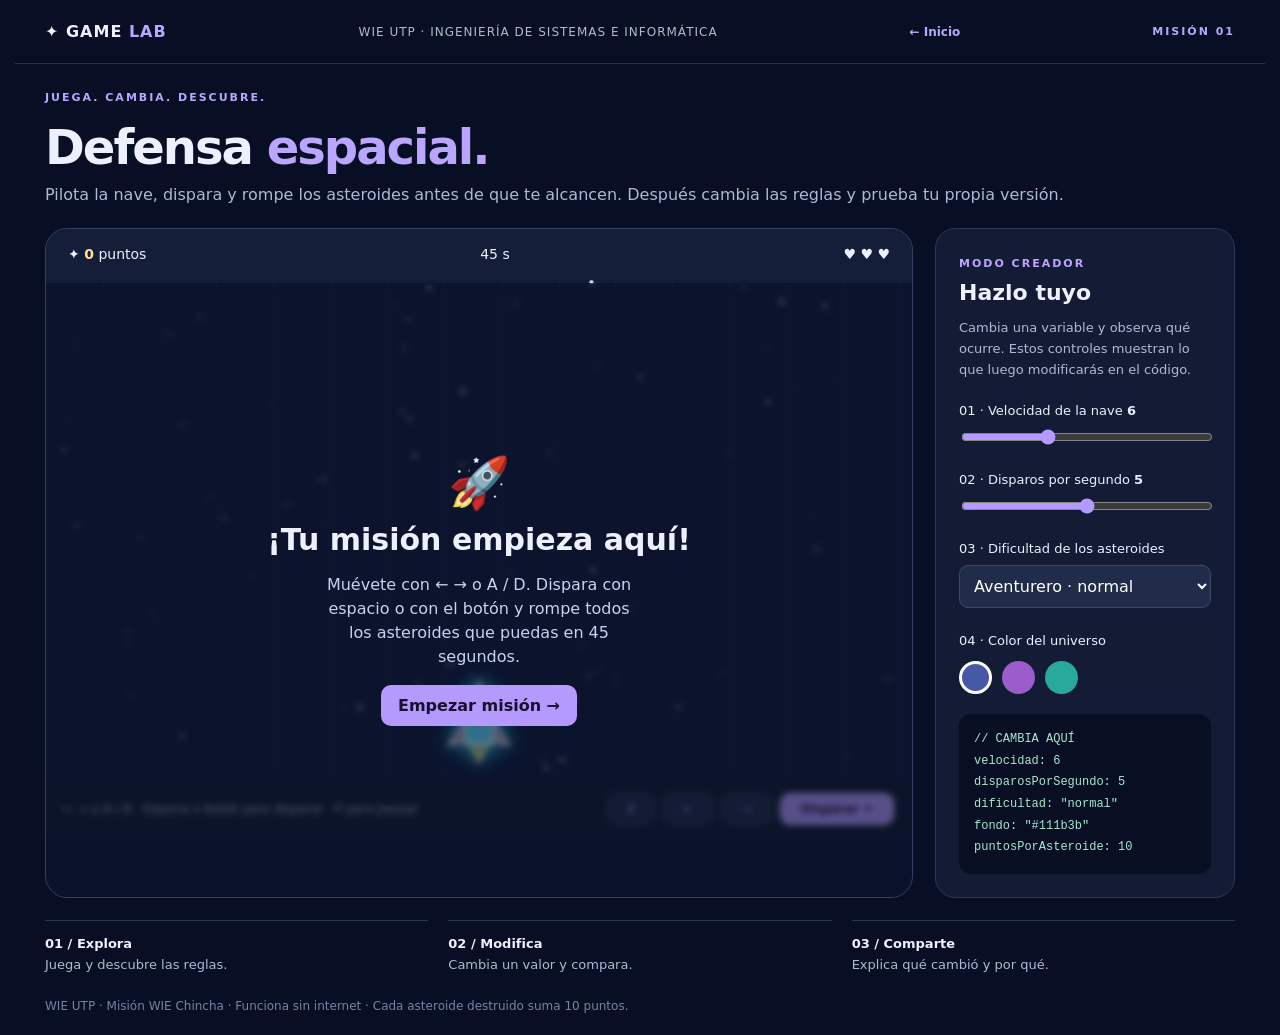
==== 01_Defensa_Espacial/index.html @ 3ccc3c18 "Turn first game into asteroid defense and organize HTML" ====
<!doctype html>
<html lang="es">
  <head>
    <meta charset="UTF-8" />

    <meta name="viewport" content="width=device-width, initial-scale=1" />

    <title>Defensa espacial · Misión WIE Chincha</title>

    <!-- Apariencia del juego -->
    <link rel="stylesheet" href="estilos.css" />

    <!-- Lógica del juego -->
    <script src="juego.js" defer></script>
  </head>

  <body>
    <header>
      <div class="brand">✦ GAME <b>LAB</b></div>

      <div class="tag">WIE UTP · INGENIERÍA DE SISTEMAS E INFORMÁTICA</div>

      <a class="home-link" href="../index.html">← Inicio</a>

      <span class="eyebrow"> MISIÓN 01 </span>
    </header>

    <main>
      <span class="eyebrow"> JUEGA. CAMBIA. DESCUBRE. </span>

      <h1>Defensa <span>espacial.</span></h1>

      <p class="intro">
        Pilota la nave, dispara y rompe los asteroides antes de que te alcancen.
        Después cambia las reglas y prueba tu propia versión.
      </p>

      <div class="layout">
        <!-- Área principal del videojuego -->
        <section class="game" aria-label="Videojuego">
          <div class="hud">
            <span>✦ <b id="score">0</b> puntos</span>

            <span id="time"> 45 s </span>

            <span id="lives" aria-label="Vidas"> ♥ ♥ ♥ </span>
          </div>

          <!-- JavaScript dibuja aquí la nave, los disparos y los asteroides -->
          <canvas
            id="board"
            width="760"
            height="440"
            tabindex="0"
            aria-label="Nave espacial que dispara a asteroides"
          >
            Tu navegador necesita soporte para canvas.
          </canvas>

          <!-- Mensaje de inicio, pausa y final -->
          <div class="overlay" id="overlay">
            <div class="overlay-content">
              <div class="symbol" id="symbol">🚀</div>

              <h2 id="message">¡Tu misión empieza aquí!</h2>

              <p id="description">
                Muévete con ← → o A / D. Dispara con la barra espaciadora y
                rompe todos los asteroides que puedas en 45 segundos.
              </p>

              <button class="primary" id="start" type="button">
                Empezar misión →
              </button>
            </div>
          </div>

          <!-- Controles del juego -->
          <div class="help">
            <span class="help-desktop">
              ← → o A / D · Espacio o botón para disparar · P para pausar
            </span>
            <span class="help-mobile">
              Arrastra la nave o usa las flechas. Mantén pulsado Disparar.
            </span>

            <div class="arrows">
              <button id="pause" type="button" aria-label="Pausar juego">
                Ⅱ
              </button>

              <button id="left" type="button" aria-label="Mover izquierda">
                ←
              </button>

              <button id="right" type="button" aria-label="Mover derecha">
                →
              </button>

              <button
                id="fire"
                class="fire"
                type="button"
                aria-label="Disparar"
              >
                Disparar ✦
              </button>
            </div>
          </div>
        </section>

        <!-- Panel para experimentar con las variables -->
        <aside class="panel">
          <div>
            <span class="eyebrow"> MODO CREADOR </span>

            <h2>Hazlo tuyo</h2>

            <p>
              Cambia una variable y observa qué ocurre. Estos controles muestran
              lo que luego modificarás en el código.
            </p>
          </div>

          <div>
            <label for="speed">
              01 · Velocidad de la nave
              <b id="speedValue">6</b>
            </label>

            <input id="speed" type="range" min="3" max="12" value="6" />
          </div>

          <div>
            <label for="fireRate">
              02 · Disparos por segundo
              <b id="fireRateValue">5</b>
            </label>

            <input id="fireRate" type="range" min="2" max="8" value="5" />
          </div>

          <div>
            <label for="difficulty"> 03 · Dificultad de los asteroides </label>

            <select id="difficulty">
              <option value="easy">Explorador · fácil</option>

              <option value="normal" selected>Aventurero · normal</option>

              <option value="hard">Experto · difícil</option>
            </select>
          </div>

          <div>
            <p class="control-label">04 · Color del universo</p>

            <div class="swatches">
              <button
                class="swatch swatch-blue"
                type="button"
                data-color="#111b3b"
                aria-label="Universo azul"
                aria-pressed="true"
              ></button>

              <button
                class="swatch swatch-purple"
                type="button"
                data-color="#2b1643"
                aria-label="Universo violeta"
                aria-pressed="false"
              ></button>

              <button
                class="swatch swatch-green"
                type="button"
                data-color="#0c3237"
                aria-label="Universo verde"
                aria-pressed="false"
              ></button>
            </div>
          </div>

          <pre class="code" id="code"></pre>
        </aside>
      </div>

      <div class="bottom">
        <div>
          <b>01 / Explora</b>
          Juega y descubre las reglas.
        </div>

        <div>
          <b>02 / Modifica</b>
          Cambia un valor y compara.
        </div>

        <div>
          <b>03 / Comparte</b>
          Explica qué cambió y por qué.
        </div>
      </div>
    </main>

    <footer>
      WIE UTP · Misión WIE Chincha · Funciona sin internet · Cada asteroide
      destruido suma 10 puntos.
    </footer>
  </body>
</html>
---- 01_Defensa_Espacial/estilos.css ----
/* ==========================================================
   ESTILOS GENERALES
   ========================================================== */

* {
  box-sizing: border-box;
}

body {
  margin: 0;
  background: #080e23;
  color: #edf1ff;
  font-family: system-ui, sans-serif;
}

header,
main,
footer {
  max-width: 1250px;
  margin: auto;
  padding: 22px 30px;
}

/* ==========================================================
   ENCABEZADO
   ========================================================== */

header {
  display: flex;
  justify-content: space-between;
  align-items: center;
  gap: 16px;
  border-bottom: 1px solid #26304a;
}

.brand {
  font-weight: 800;
  letter-spacing: 1px;
}

.brand b {
  color: #bba6ff;
}

.tag {
  font-size: 12px;
  letter-spacing: 1px;
  color: #aebad5;
}

.home-link {
  color: #bba6ff;
  font-size: 12px;
  font-weight: 700;
  text-decoration: none;
}

.home-link:hover {
  text-decoration: underline;
}

.eyebrow {
  font-size: 11px;
  letter-spacing: 2px;
  color: #bba6ff;
  font-weight: 800;
}

h1 {
  font-size: clamp(30px, 4vw, 48px);
  margin: 14px 0 10px;
  letter-spacing: -2px;
}

h1 span {
  color: #bba6ff;
}

.intro {
  color: #aebad5;
  margin: 0 0 24px;
}

/* ==========================================================
   DISTRIBUCIÓN DEL JUEGO Y DEL PANEL
   ========================================================== */

.layout {
  display: grid;
  grid-template-columns: minmax(0, 1fr) 300px;
  gap: 22px;
}

.game {
  position: relative;
  overflow: hidden;
  background: #0e1833;
  border: 1px solid #354162;
  border-radius: 22px;
}

/* ==========================================================
   MARCADORES Y LIENZO
   ========================================================== */

.hud {
  display: flex;
  justify-content: space-between;
  gap: 12px;
  padding: 17px 22px;
  background: #151e38;
  font-size: 14px;
}

.hud b {
  color: #ffe198;
}

canvas {
  display: block;
  width: 100%;
  aspect-ratio: 760 / 440;
  touch-action: none;
}

/* ==========================================================
   MENSAJES DE INICIO, PAUSA Y FINAL
   ========================================================== */

.overlay {
  position: absolute;
  inset: 54px 0 0;
  display: flex;
  align-items: center;
  justify-content: center;
  text-align: center;
  background: #080e2388;
  backdrop-filter: blur(3px);
}

.overlay-content {
  padding: 22px;
}

.symbol {
  font-size: 50px;
}

.overlay h2 {
  font-size: 30px;
  margin: 10px;
}

.overlay p {
  max-width: 320px;
  margin: 16px auto;
  color: #c8d3ed;
  line-height: 1.5;
}

.hidden {
  display: none !important;
}

/* ==========================================================
   BOTONES Y CONTROLES
   ========================================================== */

button {
  cursor: pointer;
  font: inherit;
  color: inherit;
  border: 1px solid #3c496a;
  background: #202d4a;
  border-radius: 10px;
  padding: 11px 17px;
}

button:hover {
  filter: brightness(1.18);
}

button:focus-visible,
input:focus-visible,
select:focus-visible,
canvas:focus-visible,
a:focus-visible {
  outline: 3px solid #ffe198;
  outline-offset: 3px;
}

.primary {
  background: #b49aff;
  color: #17112c;
  border: 0;
  font-weight: 800;
}

.help {
  display: flex;
  justify-content: space-between;
  align-items: center;
  gap: 8px;
  padding: 13px 18px;
  background: #121c34;
  color: #aebad5;
  font-size: 12px;
}

.arrows {
  display: flex;
  gap: 7px;
}

.arrows button {
  padding: 8px 20px;
  touch-action: none;
}

.arrows .fire {
  background: #b49aff;
  border-color: #d8caff;
  color: #17112c;
  font-weight: 800;
}

.help-mobile {
  display: none;
}

/* ==========================================================
   PANEL DEL MODO CREADOR
   ========================================================== */

.panel {
  background: #131c34;
  border: 1px solid #2b3756;
  border-radius: 20px;
  padding: 23px;
}

.panel h2 {
  font-size: 22px;
  margin: 9px 0;
}

.panel p {
  color: #aebad5;
  font-size: 13px;
  line-height: 1.6;
}

label,
.panel .control-label {
  display: block;
  color: #edf1ff;
  font-size: 13px;
  margin-top: 23px;
  margin-bottom: 9px;
}

select {
  width: 100%;
  background: #202c49;
  color: white;
  border: 1px solid #3c496a;
  border-radius: 9px;
  padding: 10px;
  font: inherit;
}

input[type="range"] {
  width: 100%;
  accent-color: #b49aff;
}

.swatches {
  display: flex;
  gap: 10px;
}

.swatch {
  width: 33px;
  height: 33px;
  border-radius: 50%;
  padding: 0;
  border: 3px solid transparent;
}

.swatch-blue {
  background: #4559a5;
}

.swatch-purple {
  background: #9b5dcc;
}

.swatch-green {
  background: #28a99b;
}

.swatch[aria-pressed="true"] {
  border-color: white;
}

.code {
  background: #080f23;
  padding: 15px;
  border-radius: 12px;
  font: 12px / 1.8 monospace;
  margin-top: 20px;
  margin-bottom: 0;
  color: #a8e7d3;
  white-space: pre-wrap;
  overflow-wrap: anywhere;
}

/* ==========================================================
   INSTRUCCIONES INFERIORES
   ========================================================== */

.bottom {
  display: flex;
  gap: 20px;
  margin-top: 22px;
}

.bottom div {
  flex: 1;
  border-top: 1px solid #293450;
  padding-top: 15px;
  color: #aebad5;
  font-size: 13px;
}

.bottom b {
  display: block;
  color: #edf1ff;
  margin-bottom: 6px;
}

footer {
  font-size: 12px;
  color: #7584a5;
  padding-top: 5px;
}

/* ==========================================================
   ADAPTACIÓN A TABLETAS Y CELULARES
   ========================================================== */

@media (max-width: 850px) {
  .layout {
    grid-template-columns: 1fr;
  }

  .panel {
    display: grid;
    grid-template-columns: 1fr 1fr;
    gap: 0 20px;
  }

  .code {
    grid-column: 1 / -1;
  }

  main,
  header,
  footer {
    padding: 18px;
  }

  .tag {
    display: none;
  }

  .bottom {
    gap: 10px;
  }

  .overlay h2 {
    font-size: 24px;
  }

  .overlay p {
    font-size: 13px;
  }
}

@media (max-width: 540px) {
  .panel {
    grid-template-columns: 1fr;
  }

  .help {
    flex-wrap: wrap;
  }

  .help-desktop {
    display: none;
  }

  .help-mobile {
    display: inline;
  }

  .arrows {
    width: 100%;
  }

  .arrows button {
    flex: 1;
    padding: 12px 8px;
  }

  .bottom {
    flex-direction: column;
  }
}

@media (prefers-reduced-motion: reduce) {
  * {
    scroll-behavior: auto;
  }
}
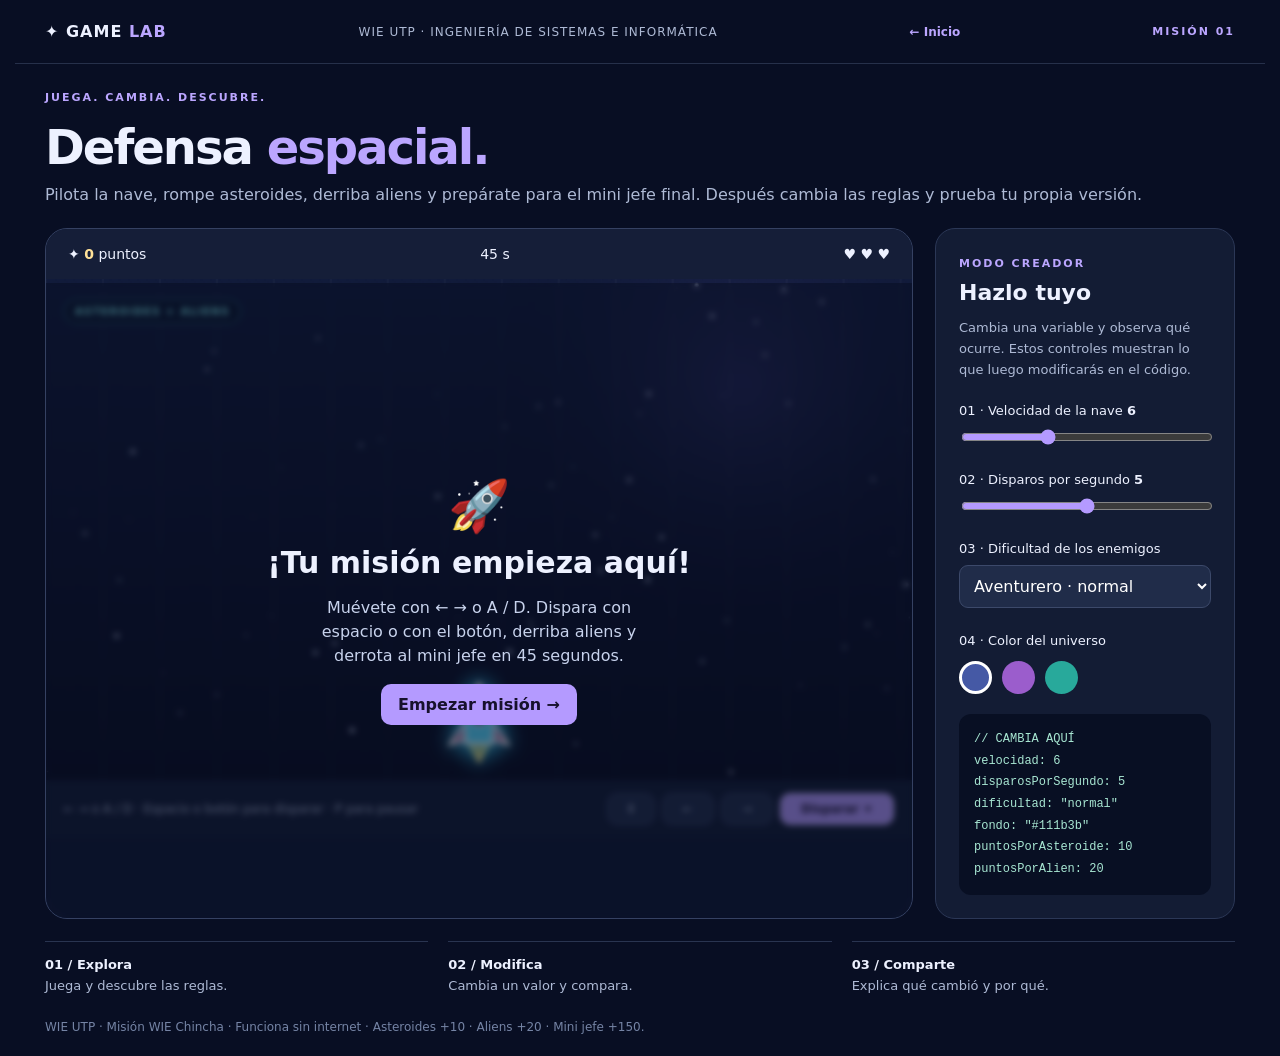
==== commit 06172a68: "Add alien enemies and final mini boss to space game" ====
--- a/01_Defensa_Espacial/index.html
+++ b/01_Defensa_Espacial/index.html
@@ -31,8 +31,8 @@
       <h1>Defensa <span>espacial.</span></h1>
 
       <p class="intro">
-        Pilota la nave, dispara y rompe los asteroides antes de que te alcancen.
-        Después cambia las reglas y prueba tu propia versión.
+        Pilota la nave, rompe asteroides, derriba aliens y prepárate para el
+        mini jefe final. Después cambia las reglas y prueba tu propia versión.
       </p>
 
       <div class="layout">
@@ -46,16 +46,35 @@
             <span id="lives" aria-label="Vidas"> ♥ ♥ ♥ </span>
           </div>
 
-          <!-- JavaScript dibuja aquí la nave, los disparos y los asteroides -->
+          <!-- JavaScript dibuja la nave, los enemigos y los disparos -->
           <canvas
             id="board"
             width="760"
             height="440"
             tabindex="0"
-            aria-label="Nave espacial que dispara a asteroides"
+            aria-label="Nave espacial que dispara a asteroides y aliens"
           >
             Tu navegador necesita soporte para canvas.
           </canvas>
+
+          <div class="mission-status" id="missionStatus" role="status">
+            ASTEROIDES + ALIENS
+          </div>
+
+          <div
+            class="boss-hud hidden"
+            id="bossHud"
+            role="progressbar"
+            aria-label="Vida del mini jefe"
+            aria-valuemin="0"
+            aria-valuemax="9"
+            aria-valuenow="9"
+          >
+            <span>👾 MINI JEFE</span>
+            <div class="boss-health-track">
+              <div class="boss-health" id="bossHealth"></div>
+            </div>
+          </div>
 
           <!-- Mensaje de inicio, pausa y final -->
           <div class="overlay" id="overlay">
@@ -65,8 +84,8 @@
               <h2 id="message">¡Tu misión empieza aquí!</h2>
 
               <p id="description">
-                Muévete con ← → o A / D. Dispara con la barra espaciadora y
-                rompe todos los asteroides que puedas en 45 segundos.
+                Muévete con ← → o A / D. Dispara con espacio o el botón, derriba
+                aliens y vence al mini jefe antes de que acabe el tiempo.
               </p>
 
               <button class="primary" id="start" type="button">
@@ -141,7 +160,7 @@
           </div>
 
           <div>
-            <label for="difficulty"> 03 · Dificultad de los asteroides </label>
+            <label for="difficulty"> 03 · Dificultad de los enemigos </label>
 
             <select id="difficulty">
               <option value="easy">Explorador · fácil</option>
@@ -205,8 +224,8 @@
     </main>
 
     <footer>
-      WIE UTP · Misión WIE Chincha · Funciona sin internet · Cada asteroide
-      destruido suma 10 puntos.
+      WIE UTP · Misión WIE Chincha · Funciona sin internet · Asteroides +10 ·
+      Aliens +20 · Mini jefe +150.
     </footer>
   </body>
 </html>
--- a/01_Defensa_Espacial/estilos.css
+++ b/01_Defensa_Espacial/estilos.css
@@ -99,6 +99,11 @@
   border-radius: 22px;
 }
 
+.game.boss-phase {
+  border-color: #f18acb;
+  box-shadow: 0 0 30px #d25d9b33;
+}
+
 /* ==========================================================
    MARCADORES Y LIENZO
    ========================================================== */
@@ -123,6 +128,61 @@
   touch-action: none;
 }
 
+.mission-status,
+.boss-hud {
+  position: absolute;
+  z-index: 2;
+  top: 70px;
+  pointer-events: none;
+}
+
+.mission-status {
+  left: 18px;
+  padding: 6px 10px;
+  border: 1px solid #65e4eb66;
+  border-radius: 999px;
+  background: #08152ac9;
+  color: #85f4f2;
+  font-size: 10px;
+  font-weight: 800;
+  letter-spacing: 1.5px;
+}
+
+.boss-phase .mission-status {
+  border-color: #ff91c7;
+  color: #ffc3e2;
+}
+
+.boss-hud {
+  right: 18px;
+  width: 200px;
+  padding: 7px 10px 9px;
+  border: 1px solid #ff8ac8;
+  border-radius: 10px;
+  background: #28102ee8;
+  box-shadow: 0 0 18px #e85bab55;
+  color: #ffd5ed;
+  font-size: 10px;
+  font-weight: 800;
+  letter-spacing: 1.3px;
+}
+
+.boss-health-track {
+  height: 8px;
+  margin-top: 6px;
+  overflow: hidden;
+  border-radius: 999px;
+  background: #4b284b;
+}
+
+.boss-health {
+  width: 100%;
+  height: 100%;
+  border-radius: inherit;
+  background: linear-gradient(90deg, #ff8bba, #ffd067);
+  transition: width 0.16s ease;
+}
+
 /* ==========================================================
    MENSAJES DE INICIO, PAUSA Y FINAL
    ========================================================== */
@@ -130,6 +190,7 @@
 .overlay {
   position: absolute;
   inset: 54px 0 0;
+  z-index: 4;
   display: flex;
   align-items: center;
   justify-content: center;
@@ -388,6 +449,22 @@
 }
 
 @media (max-width: 540px) {
+  .mission-status {
+    top: 66px;
+    left: 9px;
+    padding: 5px 7px;
+    font-size: 8px;
+    letter-spacing: 0.8px;
+  }
+
+  .boss-hud {
+    top: 66px;
+    right: 9px;
+    width: 138px;
+    padding: 5px 7px;
+    font-size: 8px;
+  }
+
   .panel {
     grid-template-columns: 1fr;
   }
@@ -422,4 +499,8 @@
   * {
     scroll-behavior: auto;
   }
-}
+
+  .boss-health {
+    transition: none;
+  }
+}
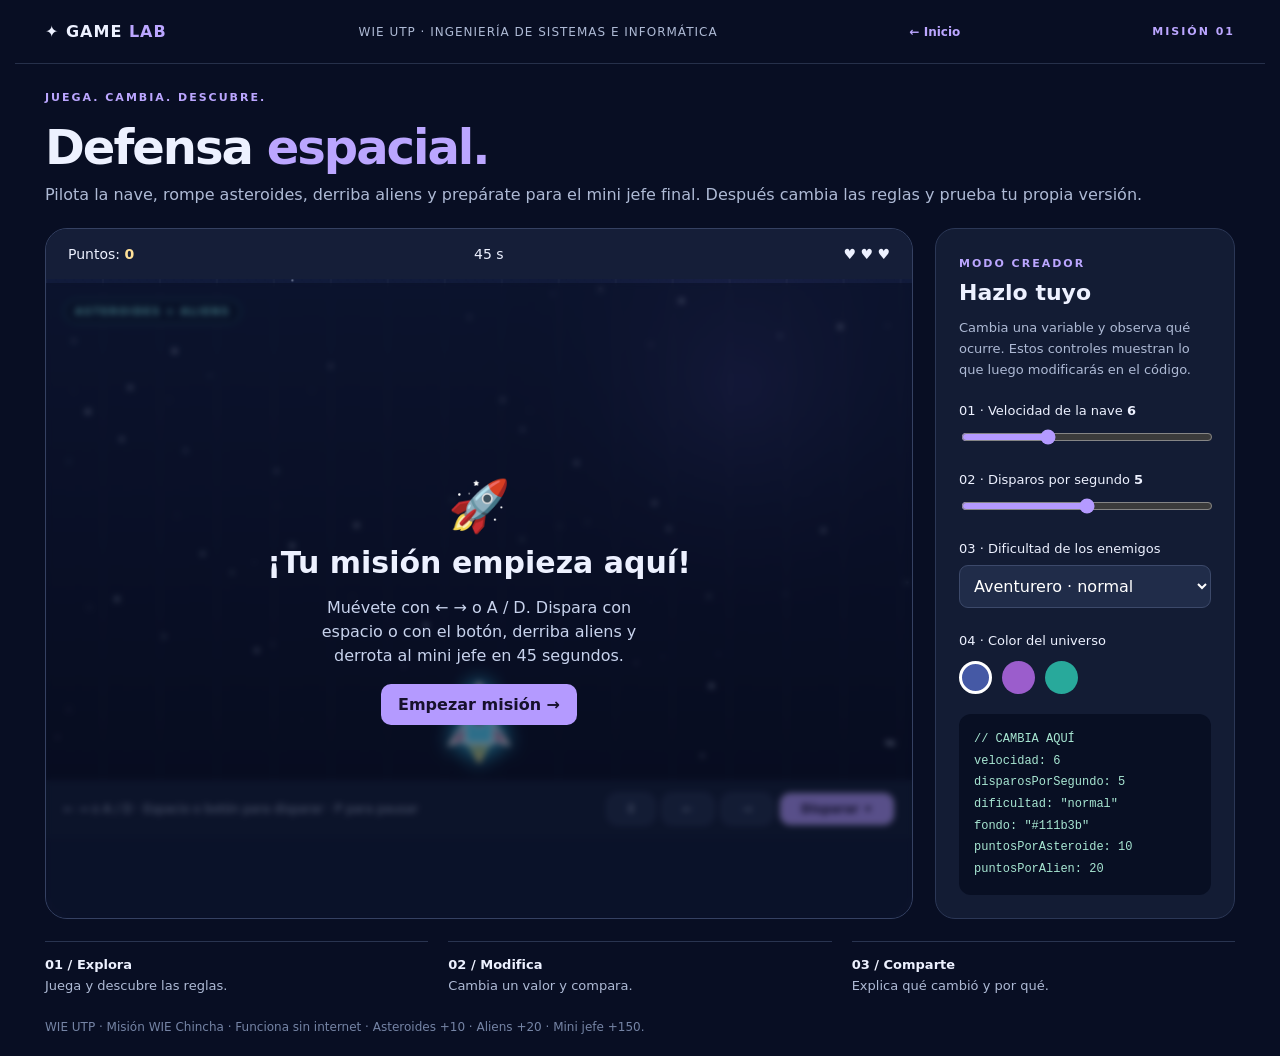
==== commit dba9b04e: "Refresh math mission and align workshop slides" ====
--- a/01_Defensa_Espacial/index.html
+++ b/01_Defensa_Espacial/index.html
@@ -39,7 +39,7 @@
         <!-- Área principal del videojuego -->
         <section class="game" aria-label="Videojuego">
           <div class="hud">
-            <span>✦ <b id="score">0</b> puntos</span>
+            <span>Puntos: <b id="score">0</b></span>
 
             <span id="time"> 45 s </span>
 
